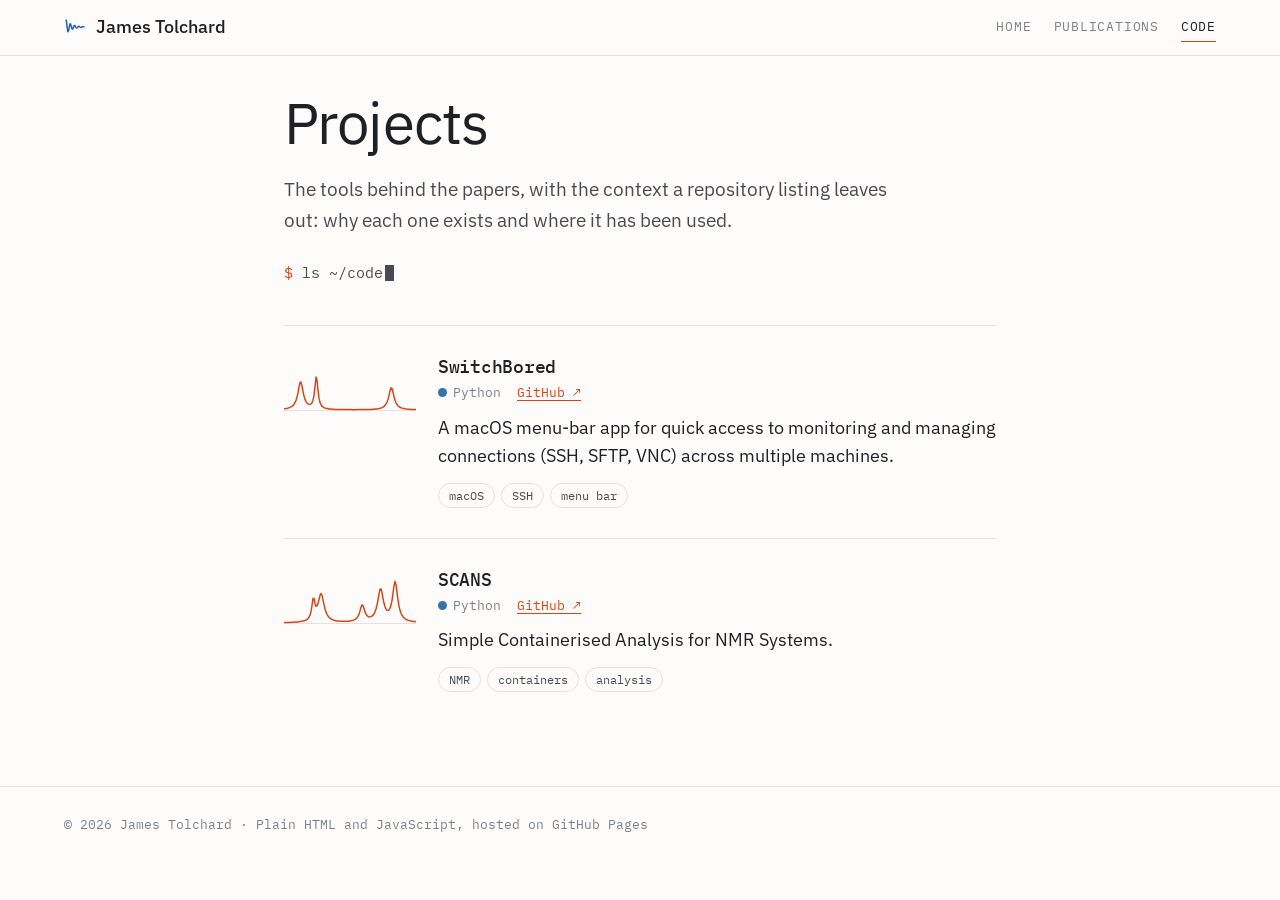
==== code.html @ 75c7b06b "First version of io site" ====
<!doctype html>
<html lang="en">
<head>
  <meta charset="utf-8">
  <meta name="viewport" content="width=device-width, initial-scale=1">
  <title>Code · James Tolchard</title>
  <meta name="description" content="Coding projects by James Tolchard, with the context behind each one.">
  <link rel="icon" href="assets/favicon.svg" type="image/svg+xml">
  <link rel="preconnect" href="https://fonts.googleapis.com">
  <link rel="preconnect" href="https://fonts.gstatic.com" crossorigin>
  <link rel="stylesheet" href="https://fonts.googleapis.com/css2?family=IBM+Plex+Mono:wght@400;500&family=IBM+Plex+Sans:wght@300;400;500&display=swap">
  <link rel="stylesheet" href="css/style.css">
</head>
<body>
  <header class="nav">
    <div class="wrap-wide">
      <a class="brand" href="index.html"><img src="assets/favicon.svg" width="22" height="22" alt=""><span class="brand-name">James Tolchard</span></a>
      <nav class="nav-links" aria-label="Main">
        <a class="nav-home" href="index.html">Home</a>
        <a href="publications.html">Publications</a>
        <a href="code.html" aria-current="page">Code</a>
      </nav>
    </div>
  </header>

  <main class="wrap">
    <section class="page-head">
      <h1>Projects</h1>
      <p class="lede">
        The tools behind the papers, with the context a repository listing leaves out:
        why each one exists and where it has been used.
      </p>
      <p class="terminal" aria-hidden="true"><span class="prompt">$</span> <span id="term-cmd"></span><span class="cursor"></span></p>
    </section>

    <ul id="repo-list" class="repo-list"></ul>
    <noscript><p>This list is built with JavaScript. Please enable it to see the projects.</p></noscript>
  </main>

  <footer class="foot">
    <div class="wrap-wide">© 2026 James Tolchard · Plain HTML and JavaScript, hosted on GitHub Pages</div>
  </footer>

  <script src="data/code.js"></script>
  <script src="js/code.js"></script>
</body>
</html>
---- css/style.css ----
/* ==========================================================================
   Site styles. Colours live in the variables below; change them here and
   every page (and every canvas plot) follows.
   ========================================================================== */

:root {
  --bg: #fdfcfa;
  --surface: #ffffff;
  --ink: #1d2126;
  --ink-soft: #464b53;
  --muted: #7b8089;
  --rule: #e6e2db;
  --grid: #f0eee9;
  --fid: #2563b8;      /* time domain: the FID */
  --spec: #d4461a;     /* frequency domain: the spectrum */
  --accent: #d4461a;   /* links */
  --sans: "IBM Plex Sans", system-ui, -apple-system, "Segoe UI", sans-serif;
  --mono: "IBM Plex Mono", ui-monospace, SFMono-Regular, Menlo, monospace;
  --nav-h: 56px;
  --gutter: 24px;
  color-scheme: light;
}

@media (prefers-color-scheme: dark) {
  :root {
    --bg: #111316;
    --surface: #171a1e;
    --ink: #e9e7e3;
    --ink-soft: #c2c0bc;
    --muted: #8d939b;
    --rule: #2a2f35;
    --grid: #1c2025;
    --fid: #6aa5ff;
    --spec: #ff8857;
    --accent: #ff8857;
    color-scheme: dark;
  }
}

*, *::before, *::after { box-sizing: border-box; }

html { -webkit-text-size-adjust: 100%; }

body {
  margin: 0;
  background: var(--bg);
  color: var(--ink);
  font-family: var(--sans);
  font-size: 18px;
  line-height: 1.6;
  -webkit-font-smoothing: antialiased;
}

img, video, canvas, iframe { display: block; max-width: 100%; }

a { color: var(--accent); text-underline-offset: 3px; text-decoration-thickness: 1px; }
a:hover { text-decoration-thickness: 2px; }

h1, h2, h3 { font-weight: 300; line-height: 1.1; letter-spacing: -0.015em; margin: 0; }

code, .mono { font-family: var(--mono); }

.wrap { max-width: 760px; margin: 0 auto; padding: 0 var(--gutter); }
.wrap-wide { max-width: 1200px; margin: 0 auto; padding: 0 var(--gutter); }

/* ---------- Navigation ---------- */

.nav {
  position: sticky; top: 0; z-index: 20;
  height: var(--nav-h);
  background: var(--bg);
  background: color-mix(in srgb, var(--bg) 88%, transparent);
  backdrop-filter: saturate(1.4) blur(10px);
  -webkit-backdrop-filter: saturate(1.4) blur(10px);
  border-bottom: 1px solid var(--rule);
}
.nav .wrap-wide { height: 100%; display: flex; align-items: center; justify-content: space-between; gap: 16px; }
.brand { display: flex; align-items: center; gap: 10px; color: var(--ink); text-decoration: none; font-weight: 500; white-space: nowrap; }
.brand svg { flex: none; }
.nav-links { display: flex; gap: 22px; font-family: var(--mono); font-size: 13px; letter-spacing: 0.06em; text-transform: uppercase; }
.nav-links a { color: var(--muted); text-decoration: none; padding: 4px 0; border-bottom: 1.5px solid transparent; }
.nav-links a:hover { color: var(--ink); }
.nav-links a[aria-current="page"] { color: var(--ink); border-bottom-color: var(--accent); }

/* ---------- Page headers ---------- */

/* Each page's title matches your name on Home: the same size, the same
   height below the menu bar (--title-size and --title-top, under Home). */
.page-head { padding-top: var(--title-top); padding-bottom: 32px; }
.page-head h1 { font-size: var(--title-size); font-weight: 400; }
.page-head .lede { font-size: 1.2rem; color: var(--ink-soft); max-width: 640px; margin: 20px 0 0; }

/* ---------- Home ---------- */

/* The hero (see js/hero.js). Your name sits at the top and stays there:
   when the page scrolls on it shrinks up into the menu bar. A slim strip of
   signal runs behind the name, centred on it; below come the subtitle, the
   intro and the ways into the site. The first screen holds still for a
   stretch of scrolling while the signal plays, then a little longer on the
   finished spectrum (REST in js/hero.js: the last fifth of the hold).
   --band-h: the strip's height. --hold: how long the first screen holds. */
:root {
  --band-h: clamp(120px, 21vh, 200px);
  --name-gap: clamp(20px, 3.5vh, 36px); /* space between the menu bar and your name */
  --signal-alpha: 0.4; /* 1 = solid signal line, lower = fainter behind your name */
  --hold: 100vh;
  --title-size: clamp(2.2rem, 5.4vw, 3.6rem); /* your name, and the other pages' titles */
  /* your name sits in the upper third of the strip, with just enough room above */
  --title-top: max(var(--name-gap), calc(var(--band-h) * 0.33 - var(--title-size) * 0.55 + 4px));
  --name-h: 150px; /* measured by js/hero.js */
}

.hero-name {
  padding-top: var(--title-top);
  pointer-events: none;
}
.hero-name a { pointer-events: auto; }
.hero-name h1 { font-size: var(--title-size); line-height: 1.1; font-weight: 400; width: fit-content; transform-origin: 0 0; }

/* the strip is pulled up behind your name, so the name sits in its upper third */
/* the strip's last 22px (where the axis used to sit) is trimmed: the axis now sits inside it */
.hero-band { height: calc(var(--band-h) - 22px); margin-top: calc(var(--title-size) * -0.55 - var(--band-h) * 0.33); }
.hero .tagline { font-family: var(--mono); color: var(--muted); font-size: 14px; letter-spacing: 0.04em; margin: 8px 0 0; }
.hero-signal.is-hoverable { pointer-events: auto; cursor: crosshair; }
.hero .tagline span { white-space: nowrap; } /* lines break between items, not inside them */
.hero-signal { display: block; width: 100%; max-width: none; height: 100%; pointer-events: none; }

.hero-stage { display: flex; flex-direction: column; }
.hero-stage > .wrap { width: 100%; }
.hero-intro { padding-top: 12px; }
.hero .hero-intro p + p { margin-top: 0.8em; }
.hero .hero-intro p { margin: 0; text-align: justify; hyphens: auto; -webkit-hyphens: auto; text-wrap: pretty; }
.hero-intro::after { content: ""; display: block; clear: both; }
/* your photo sits in the About text, which wraps around it */
.about-photo {
  float: left;
  width: 104px; height: 104px; margin: 4px 20px 6px 0;
  border-radius: 50%; object-fit: cover;
  box-shadow: 0 0 0 1px var(--rule);
}
.hero-links { margin-top: 20px; }
/* Home panels: Publications (your newest paper) and Code (a strip of
   project cards that scrolls on its own). See js/latest.js. */
.panel { border: 1px solid var(--rule); border-radius: 12px; background: var(--surface); padding: 16px 18px 16px; margin: 0 0 14px; }
.panel-head { display: flex; align-items: baseline; justify-content: space-between; gap: 12px; }
.panel-head h3 { font-size: 1.4rem; margin: 0 0 4px; }
.panel-head h3 a { color: inherit; text-decoration: none; }
.panel-head h3 a:hover { color: var(--accent); }
.panel-all { font-family: var(--mono); font-size: 13px; white-space: nowrap; }
.panel-sub { margin: 0; color: var(--ink-soft); font-size: 15px; }

.latest-paper { margin-top: 14px; padding-top: 12px; border-top: 1px solid var(--rule); }
.latest-paper:empty { display: none; }
.latest-meta { font-family: var(--mono); font-size: 12px; color: var(--muted); margin: 0 0 6px; }
.latest-tag { color: var(--accent); text-transform: uppercase; letter-spacing: 0.08em; }
.latest-paper h4 { font-size: 1.1rem; font-weight: 500; line-height: 1.3; margin: 0; }
.latest-paper h4 a { color: var(--ink); text-decoration: none; }
.latest-paper h4 a:hover { color: var(--accent); }
.panel .latest-text { font-size: 15px; color: var(--ink-soft); margin: 6px 0 0; }
.latest-link { display: inline-block; font-family: var(--mono); font-size: 13px; margin-top: 8px; }

.marquee {
  margin-top: 14px; overflow: hidden;
  -webkit-mask-image: linear-gradient(90deg, transparent, #000 5%, #000 95%, transparent);
          mask-image: linear-gradient(90deg, transparent, #000 5%, #000 95%, transparent);
}
.marquee-track { display: flex; gap: 14px; width: max-content; animation: marquee linear infinite; }
.marquee:hover .marquee-track, .marquee:focus-within .marquee-track { animation-play-state: paused; }
.marquee-set { display: flex; gap: 14px; }
@keyframes marquee { to { transform: translateX(calc(-1 * var(--set-w, 50%))); } }
.project-card {
  width: 290px; flex: none; display: flex; flex-direction: column; gap: 6px;
  border: 1px solid var(--rule); border-radius: 10px; padding: 12px 14px; background: var(--bg);
}
.project-card h4 { font-family: var(--mono); font-size: 1rem; font-weight: 500; margin: 0; }
.project-meta { font-family: var(--mono); font-size: 12px; color: var(--muted); margin: 0; }
.panel .project-text { font-size: 15px; color: var(--ink-soft); margin: 0; }
.project-link { font-family: var(--mono); font-size: 13px; margin-top: auto; padding-top: 2px; }
/* reduced motion: no drifting, just a row you can scroll sideways */
@media (prefers-reduced-motion: reduce) {
  .marquee { overflow-x: auto; -webkit-mask-image: none; mask-image: none; }
}

.tagline-row { display: flex; flex-wrap: wrap; align-items: baseline; justify-content: space-between; gap: 4px 16px; }
.hero-links .elsewhere { margin: 0; padding-bottom: 32px; justify-content: center; }
.scroll-hint { font-family: var(--mono); font-size: 12px; letter-spacing: 0.06em; color: var(--muted); margin: 0; }

/* With JavaScript: the name stays under the menu bar (and rises into it), and
   the rest of the first screen holds still for a while. */
.hero-js .hero-name { position: sticky; top: var(--nav-h); z-index: 25; }
.hero-js .hero-stage { position: sticky; top: calc(var(--nav-h) + var(--name-h)); }
/* the hold: while this spacer scrolls past, the first screen stays put and
   the next section rises to meet it */
.hero-hold { display: none; }
.hero-js .hero-hold { display: block; height: var(--hold); }
/* On Home the name in the menu bar is the hero's own title, once it arrives. */
.page-home .brand-name { visibility: hidden; }


/* Screens too short to show the whole first screen: don't hold it. */
@media (max-height: 640px) {
  .hero-js .hero-stage { position: relative; top: 0; }
  .hero-js .hero-hold, .scroll-hint { display: none; }
}


.prose p { margin: 0 0 1.1em; }
.prose h2 { font-size: 2.2rem; margin: 2.2em 0 0.6em; }

.elsewhere { display: flex; flex-wrap: wrap; gap: 10px 22px; font-family: var(--mono); font-size: 14px; padding: 0; margin: 0 0 56px; list-style: none; }

/* ---------- Publications ---------- */

.pubs { max-width: 1040px; }
/* the subtitle spans the map and panel, so it sits on one line on laptops,
   with the same space below it as above (20px, with the map's own margin) */
.pubs .page-head { padding-bottom: 12px; }
.pubs .page-head .lede { max-width: none; }
.pub-explorer { margin: 4px 0 56px; scroll-margin-top: calc(var(--nav-h) + 16px); }

.pub-detail {
  display: grid; grid-template-columns: minmax(0, 0.9fr) minmax(0, 1.1fr); gap: 24px;
  margin-top: 18px; padding: 18px; border: 1px solid var(--rule); border-radius: 12px; background: var(--surface);
}
.pub-detail-media { margin: 0; position: relative; aspect-ratio: 4 / 3; border-radius: 10px; overflow: hidden; border: 1px solid var(--rule); background: var(--bg); }
.pub-detail-media > * { width: 100%; height: 100%; display: block; object-fit: cover; border: 0; }
.pub-detail-media > canvas[hidden] { display: none; }
.pub-detail-body { display: flex; flex-direction: column; min-width: 0; }
.pub-meta { font-family: var(--mono); font-size: 13px; letter-spacing: 0.04em; color: var(--muted); display: flex; flex-wrap: wrap; gap: 4px 14px; margin: 0 0 10px; }
.pub-year { color: var(--fid); font-weight: 500; }
.pub-theme { color: var(--accent); }
.pub-detail-title { font-size: clamp(1.35rem, 2.2vw, 1.75rem); line-height: 1.2; margin: 0; }
.pub-detail-title a { color: inherit; text-decoration: none; }
.pub-detail-title a:hover { color: var(--accent); }
.pub-sub { color: var(--ink-soft); margin: 10px 0 0; }
.pub-sub:empty { display: none; }
.pub-authors { color: var(--muted); font-size: 15px; margin: 10px 0 0; }
.pub-authors strong { color: var(--ink-soft); font-weight: 500; }
.pub-links { display: flex; flex-wrap: wrap; gap: 6px 18px; font-family: var(--mono); font-size: 14px; margin: 12px 0 0; }
.pub-detail-nav { display: flex; align-items: center; gap: 12px; margin-top: auto; padding-top: 16px; font-family: var(--mono); font-size: 13px; color: var(--muted); }
.step-btn { width: 32px; height: 32px; border-radius: 999px; border: 1px solid var(--rule); background: var(--bg); color: var(--ink-soft); font-family: var(--mono); cursor: pointer; }
.step-btn:hover:not(:disabled) { border-color: var(--accent); color: var(--accent); }
.step-btn:disabled { opacity: 0.35; cursor: default; }

/* the full list, CV style */
.pub-all { border-top: 1px solid var(--rule); padding-top: 32px; margin-bottom: 64px; scroll-margin-top: calc(var(--nav-h) + 16px); }
.pub-all-head { display: flex; align-items: baseline; justify-content: space-between; gap: 12px; }
.pub-all h2 { font-size: 2rem; }
.pub-all-note { font-family: var(--mono); font-size: 13px; color: var(--muted); }
.cv-year { font-family: var(--mono); font-size: 13px; font-weight: 500; letter-spacing: 0.08em; color: var(--fid); margin: 26px 0 6px; }
.cv-list { list-style: none; margin: 0; padding: 0; }
.cv-item { display: grid; grid-template-columns: 2.4em minmax(0, 1fr); gap: 0 12px; padding: 9px 6px; border-top: 1px solid var(--grid); border-radius: 6px; font-size: 15px; line-height: 1.5; color: var(--ink-soft); }
.cv-num { font-family: var(--mono); font-size: 12px; color: var(--muted); text-align: right; padding-top: 3px; }
.cv-item strong { color: var(--ink); font-weight: 600; }
.cv-title { color: var(--ink); text-decoration: none; font-weight: 500; }
.cv-title:hover { color: var(--accent); text-decoration: underline; }
.cv-doi { font-family: var(--mono); font-size: 12.5px; overflow-wrap: anywhere; }
.cv-item.is-current { background: color-mix(in srgb, var(--accent) 7%, transparent); }
.pub-all-more { color: var(--muted); font-size: 15px; margin: 24px 0 0; }

@media (max-width: 760px) {
  .pub-detail { grid-template-columns: minmax(0, 1fr); gap: 16px; padding: 14px; }
}

/* ---------- Publication map (js/pubmap.js) ---------- */

.map-wrap { position: relative; margin: 8px 0 0; }
.map-wrap canvas { width: 100%; height: 270px; display: block; outline-offset: 4px; }
/* theme buttons beside the map (inside it on narrow screens) */
.map-labels { position: absolute; inset: 0; pointer-events: none; }
.map-label {
  position: absolute; transform: translateY(-50%); pointer-events: auto;
  font-family: var(--mono); font-size: 12px; color: var(--ink-soft); white-space: nowrap;
  background: none; border: 1px solid transparent; border-radius: 999px; padding: 2px 8px; cursor: pointer;
}
.map-label:hover { color: var(--accent); border-color: var(--rule); }
.map-label[aria-pressed="true"] { color: var(--bg); background: var(--ink); border-color: var(--ink); }
.map-label.is-all { color: var(--muted); }
.map-label.is-all[aria-pressed="true"] { color: var(--muted); background: none; border-color: var(--rule); }
.map-labels.is-narrow .map-label { transform: none; font-size: 11px; padding: 1px 6px; }
/* the hover card on the map: a label only, so clicks always reach the peaks */
.map-tip {
  position: absolute; z-index: 5; max-width: 340px; pointer-events: none;
  background: var(--surface); border: 1px solid var(--rule); border-radius: 8px;
  box-shadow: 0 8px 24px rgb(0 0 0 / 0.10); padding: 8px 12px;
}
.map-tip-head { font-family: var(--mono); font-size: 12px; color: var(--muted); margin: 0 0 4px; }
.map-tip-title { margin: 0; font-size: 14px; line-height: 1.35; color: var(--ink); }
@media (max-width: 640px) { .map-wrap canvas { height: 280px; } }

/* ---------- Code ---------- */

.terminal { font-family: var(--mono); font-size: 15px; color: var(--ink-soft); margin: 26px 0 0; min-height: 1.6em; }
.terminal .prompt { color: var(--accent); }
.terminal .cursor { display: inline-block; width: 0.6em; height: 1.1em; background: var(--ink-soft); vertical-align: -0.18em; margin-left: 2px; animation: blink 1.1s steps(1) infinite; }
@keyframes blink { 50% { opacity: 0; } }

.repo-list { list-style: none; margin: 8px 0 64px; padding: 0; }
.repo { display: grid; grid-template-columns: 132px minmax(0, 1fr); gap: 22px; padding: 30px 0; border-top: 1px solid var(--rule); }
.repo-glyph { width: 132px; height: 52px; margin-top: 6px; }
.repo-name { font-family: var(--mono); font-size: 1.15rem; font-weight: 500; }
.repo-name a { text-decoration: none; }
.repo-meta { font-family: var(--mono); font-size: 13px; color: var(--muted); display: flex; flex-wrap: wrap; gap: 4px 16px; margin: 6px 0 10px; }
.repo-live:empty { display: none; }
.lang-dot { display: inline-block; width: 9px; height: 9px; border-radius: 50%; margin-right: 6px; vertical-align: 0; }
.repo-summary { margin: 0; }
.repo-context { color: var(--ink-soft); font-size: 16px; margin: 10px 0 0; }
.repo-tags { display: flex; flex-wrap: wrap; gap: 6px; margin: 12px 0 0; padding: 0; list-style: none; }
.repo-tags li { font-family: var(--mono); font-size: 12px; color: var(--ink-soft); border: 1px solid var(--rule); border-radius: 999px; padding: 2px 10px; }

/* ---------- Footer ---------- */

.foot { border-top: 1px solid var(--rule); padding: 28px 0 40px; font-family: var(--mono); font-size: 13px; color: var(--muted); }

/* ---------- Small screens ---------- */


@media (max-width: 640px) {
  :root { --gutter: 16px; }
  body { font-size: 17px; }
  .nav-links { gap: 14px; font-size: 12px; letter-spacing: 0.03em; }
  /* phones: the logo is the way home */
  .nav-home { display: none; }
  .brand .brand-name { display: none; }
  .repo { grid-template-columns: minmax(0, 1fr); gap: 6px; }
  .repo-glyph { width: 110px; height: 40px; }
  .page-head { padding-bottom: 24px; }
  :root { --band-h: clamp(110px, 18vh, 160px); }
  .hero .tagline { font-size: 13px; letter-spacing: 0.02em; }
  .about-photo { width: 76px; height: 76px; margin: 3px 14px 4px 0; }
  /* narrow lines beside the photo justify badly: keep hyphenation, drop justify */
  .hero .hero-intro p { text-align: left; }
  .project-card { width: 240px; }
}

@media (prefers-reduced-motion: reduce) {
  *, *::before, *::after { transition: none !important; animation: none !important; }
}
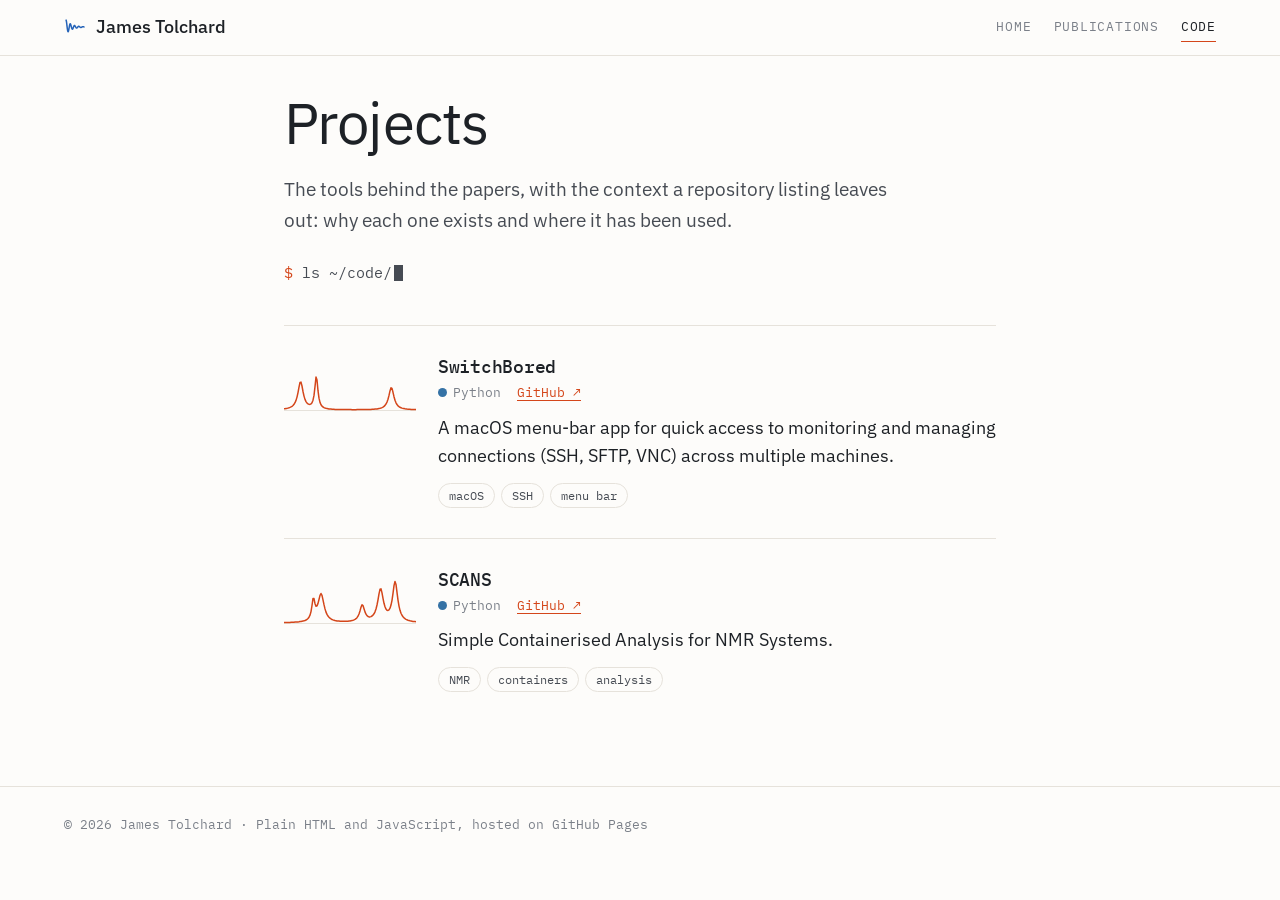
==== commit 9fcf985f: "Improve site analytics, home screen icon, and animation controls" ====
--- a/code.html
+++ b/code.html
@@ -6,10 +6,13 @@
   <title>Code · James Tolchard</title>
   <meta name="description" content="Coding projects by James Tolchard, with the context behind each one.">
   <link rel="icon" href="assets/favicon.svg" type="image/svg+xml">
+  <link rel="apple-touch-icon" sizes="180x180" href="apple-touch-icon.png">
   <link rel="preconnect" href="https://fonts.googleapis.com">
   <link rel="preconnect" href="https://fonts.gstatic.com" crossorigin>
   <link rel="stylesheet" href="https://fonts.googleapis.com/css2?family=IBM+Plex+Mono:wght@400;500&family=IBM+Plex+Sans:wght@300;400;500&display=swap">
   <link rel="stylesheet" href="css/style.css">
+  <script data-goatcounter="https://jtolchard.goatcounter.com/count"
+          async src="//gc.zgo.at/count.js"></script>
 </head>
 <body>
   <header class="nav">
--- a/css/style.css
+++ b/css/style.css
@@ -13,6 +13,8 @@
   --grid: #f0eee9;
   --fid: #2563b8;      /* time domain: the FID */
   --spec: #d4461a;     /* frequency domain: the spectrum */
+  --green: #7cb594;    /* extra colours, for one object that needs its own: e.g. a battery */
+  --red: #b8233f;      /* … or RF pulses */
   --accent: #d4461a;   /* links */
   --sans: "IBM Plex Sans", system-ui, -apple-system, "Segoe UI", sans-serif;
   --mono: "IBM Plex Mono", ui-monospace, SFMono-Regular, Menlo, monospace;
@@ -32,6 +34,8 @@
     --grid: #1c2025;
     --fid: #6aa5ff;
     --spec: #ff8857;
+    --green: #5d9c79;
+    --red: #ff6b7f;
     --accent: #ff8857;
     color-scheme: dark;
   }
@@ -220,9 +224,9 @@
 
 .pub-detail {
   display: grid; grid-template-columns: minmax(0, 0.9fr) minmax(0, 1.1fr); gap: 24px;
-  margin-top: 18px; padding: 18px; border: 1px solid var(--rule); border-radius: 12px; background: var(--surface);
-}
-.pub-detail-media { margin: 0; position: relative; aspect-ratio: 4 / 3; border-radius: 10px; overflow: hidden; border: 1px solid var(--rule); background: var(--bg); }
+  position: relative; margin: 18px 0 0; padding: 18px; border: 1px solid var(--rule); border-radius: 12px; background: var(--surface);
+}
+.pub-detail-media { align-self: start; margin: 0; position: relative; aspect-ratio: 4 / 3; border-radius: 10px; overflow: hidden; border: 1px solid var(--rule); background: var(--bg); }
 .pub-detail-media > * { width: 100%; height: 100%; display: block; object-fit: cover; border: 0; }
 .pub-detail-media > canvas[hidden] { display: none; }
 .pub-detail-body { display: flex; flex-direction: column; min-width: 0; }
@@ -237,10 +241,69 @@
 .pub-authors { color: var(--muted); font-size: 15px; margin: 10px 0 0; }
 .pub-authors strong { color: var(--ink-soft); font-weight: 500; }
 .pub-links { display: flex; flex-wrap: wrap; gap: 6px 18px; font-family: var(--mono); font-size: 14px; margin: 12px 0 0; }
-.pub-detail-nav { display: flex; align-items: center; gap: 12px; margin-top: auto; padding-top: 16px; font-family: var(--mono); font-size: 13px; color: var(--muted); }
+.pub-detail-nav { display: contents; font-family: var(--mono); font-size: 13px; color: var(--muted); }
+.pub-detail-nav > .step-btn { position: absolute; top: var(--pub-arrow-y, 150px); transform: translateY(-50%); }
+.pub-detail-nav > [data-step="-1"] { left: -22px; }
+.pub-detail-nav > [data-step="1"] { right: -22px; }
+.pub-detail-count { grid-column: 1 / -1; grid-row: 2; text-align: center; }
 .step-btn { width: 32px; height: 32px; border-radius: 999px; border: 1px solid var(--rule); background: var(--bg); color: var(--ink-soft); font-family: var(--mono); cursor: pointer; }
+.pub-detail-nav > .step-btn, .fig-dialog-step { display: flex; align-items: center; justify-content: center; width: 44px; height: 44px; font-size: 0; line-height: 1; padding: 0; z-index: 2; }
+.pub-detail-nav > .step-btn, .fig-dialog-step {
+  background: color-mix(in srgb, var(--fid) 12%, var(--surface));
+  border-color: color-mix(in srgb, var(--fid) 30%, var(--rule));
+}
+/* A centred icon avoids the font's asymmetric arrow bearings and baseline. */
+.pub-detail-nav > .step-btn::before, .fig-dialog-step::before {
+  content: ''; width: 24px; height: 24px; background: currentColor;
+  mask: url("data:image/svg+xml,%3Csvg xmlns='http://www.w3.org/2000/svg' viewBox='0 0 24 24'%3E%3Cpath d='M4 12h16m-6-6 6 6-6 6' fill='none' stroke='black' stroke-width='1.8' stroke-linecap='round' stroke-linejoin='round'/%3E%3C/svg%3E") center / contain no-repeat;
+}
+.pub-detail-nav > [data-step="-1"]::before, .fig-dialog-step.is-newer::before { transform: rotate(180deg); }
 .step-btn:hover:not(:disabled) { border-color: var(--accent); color: var(--accent); }
 .step-btn:disabled { opacity: 0.35; cursor: default; }
+
+/* the enlarge button on an animated figure, and the enlarged view (js/publications.js) */
+.pub-detail-media > canvas { cursor: zoom-in; }
+.pub-detail-media > .fig-expand {
+  position: absolute; top: 8px; right: 8px; z-index: 1; width: 32px; height: 32px;
+  display: grid; place-items: center; padding: 0; cursor: pointer;
+  border: 1px solid var(--rule); border-radius: 999px; background: var(--surface); color: var(--ink-soft);
+  opacity: 0; transition: opacity 0.2s;
+}
+.pub-detail-media:hover > .fig-expand, .pub-detail-media > .fig-expand:focus-visible { opacity: 1; }
+.pub-detail-media > .fig-expand:hover { border-color: var(--accent); color: var(--accent); }
+.pub-detail-media > .fig-expand[hidden] { display: none; }
+
+.fig-dialog {
+  width: min(1200px, calc(100% - 2 * max(var(--gutter), 24px))); max-width: none;
+  max-height: calc(100vh - 2 * var(--gutter)); max-height: calc(100dvh - 2 * var(--gutter));
+  padding: 20px; border: 1px solid var(--rule); border-radius: 14px;
+  background: var(--surface); color: var(--ink); overflow: visible;
+}
+.fig-dialog::backdrop { background: color-mix(in srgb, var(--bg) 85%, transparent); }
+.fig-dialog-inner { max-height: calc(100dvh - 2 * var(--gutter) - 44px); overflow-y: auto; margin-inline: 0; display: grid; grid-template-columns: minmax(0, 3fr) minmax(0, 2fr); gap: 24px; align-items: start; }
+.fig-dialog-media {
+  margin: 0; width: 100%; aspect-ratio: 4 / 3; border-radius: 10px; overflow: hidden;
+  border: 1px solid var(--rule); background: var(--bg);
+  max-width: calc((100vh - 2 * var(--gutter) - 86px) * 4 / 3);   /* fits short screens too, with the scrubber */
+}
+.fig-dialog-left { min-width: 0; }
+/* play/pause and the scrubber, styled like the animation preview's */
+.fig-dialog-bar { display: flex; align-items: center; gap: 12px; margin-top: 12px; font-family: var(--mono); font-size: 13px; }
+.fig-dialog-bar[hidden], .fig-dialog-bar > [hidden] { display: none; }
+.fig-dialog-bar button { font: inherit; min-width: 7ch; color: var(--ink); background: var(--surface); border: 1px solid var(--rule); border-radius: 6px; padding: 4px 10px; cursor: pointer; }
+.fig-dialog-bar button:hover { border-color: var(--accent); color: var(--accent); }
+.fig-dialog-bar input[type="range"] { flex: 1; min-width: 0; margin: 0; accent-color: var(--accent); cursor: pointer; }
+.fig-dialog-media canvas { width: 100%; height: 100%; }
+.fig-dialog-body { min-width: 0; }
+.fig-dialog-step { position: absolute; top: var(--fig-arrow-y, 180px); transform: translateY(-50%); z-index: 1; }
+.fig-dialog-step.is-newer { left: -22px; }
+.fig-dialog-step.is-older { right: -22px; }
+.fig-dialog-close { position: absolute; top: 12px; right: 12px; font-size: 18px; line-height: 1; }
+@media (max-width: 980px) {
+  .fig-dialog { padding: 54px 14px 16px; }
+  .fig-dialog-inner { max-height: calc(100dvh - 2 * var(--gutter) - 72px); grid-template-columns: minmax(0, 1fr); gap: 16px; }
+  .fig-dialog-body { padding-right: 0; }
+}
 
 /* the full list, CV style */
 .pub-all { border-top: 1px solid var(--rule); padding-top: 32px; margin-bottom: 64px; scroll-margin-top: calc(var(--nav-h) + 16px); }
@@ -260,6 +323,7 @@
 
 @media (max-width: 760px) {
   .pub-detail { grid-template-columns: minmax(0, 1fr); gap: 16px; padding: 14px; }
+  .pub-detail-count { grid-row: 3; }
 }
 
 /* ---------- Publication map (js/pubmap.js) ---------- */
@@ -317,6 +381,7 @@
 
 @media (max-width: 640px) {
   :root { --gutter: 16px; }
+  .pub-detail { margin-inline: 8px; }
   body { font-size: 17px; }
   .nav-links { gap: 14px; font-size: 12px; letter-spacing: 0.03em; }
   /* phones: the logo is the way home */
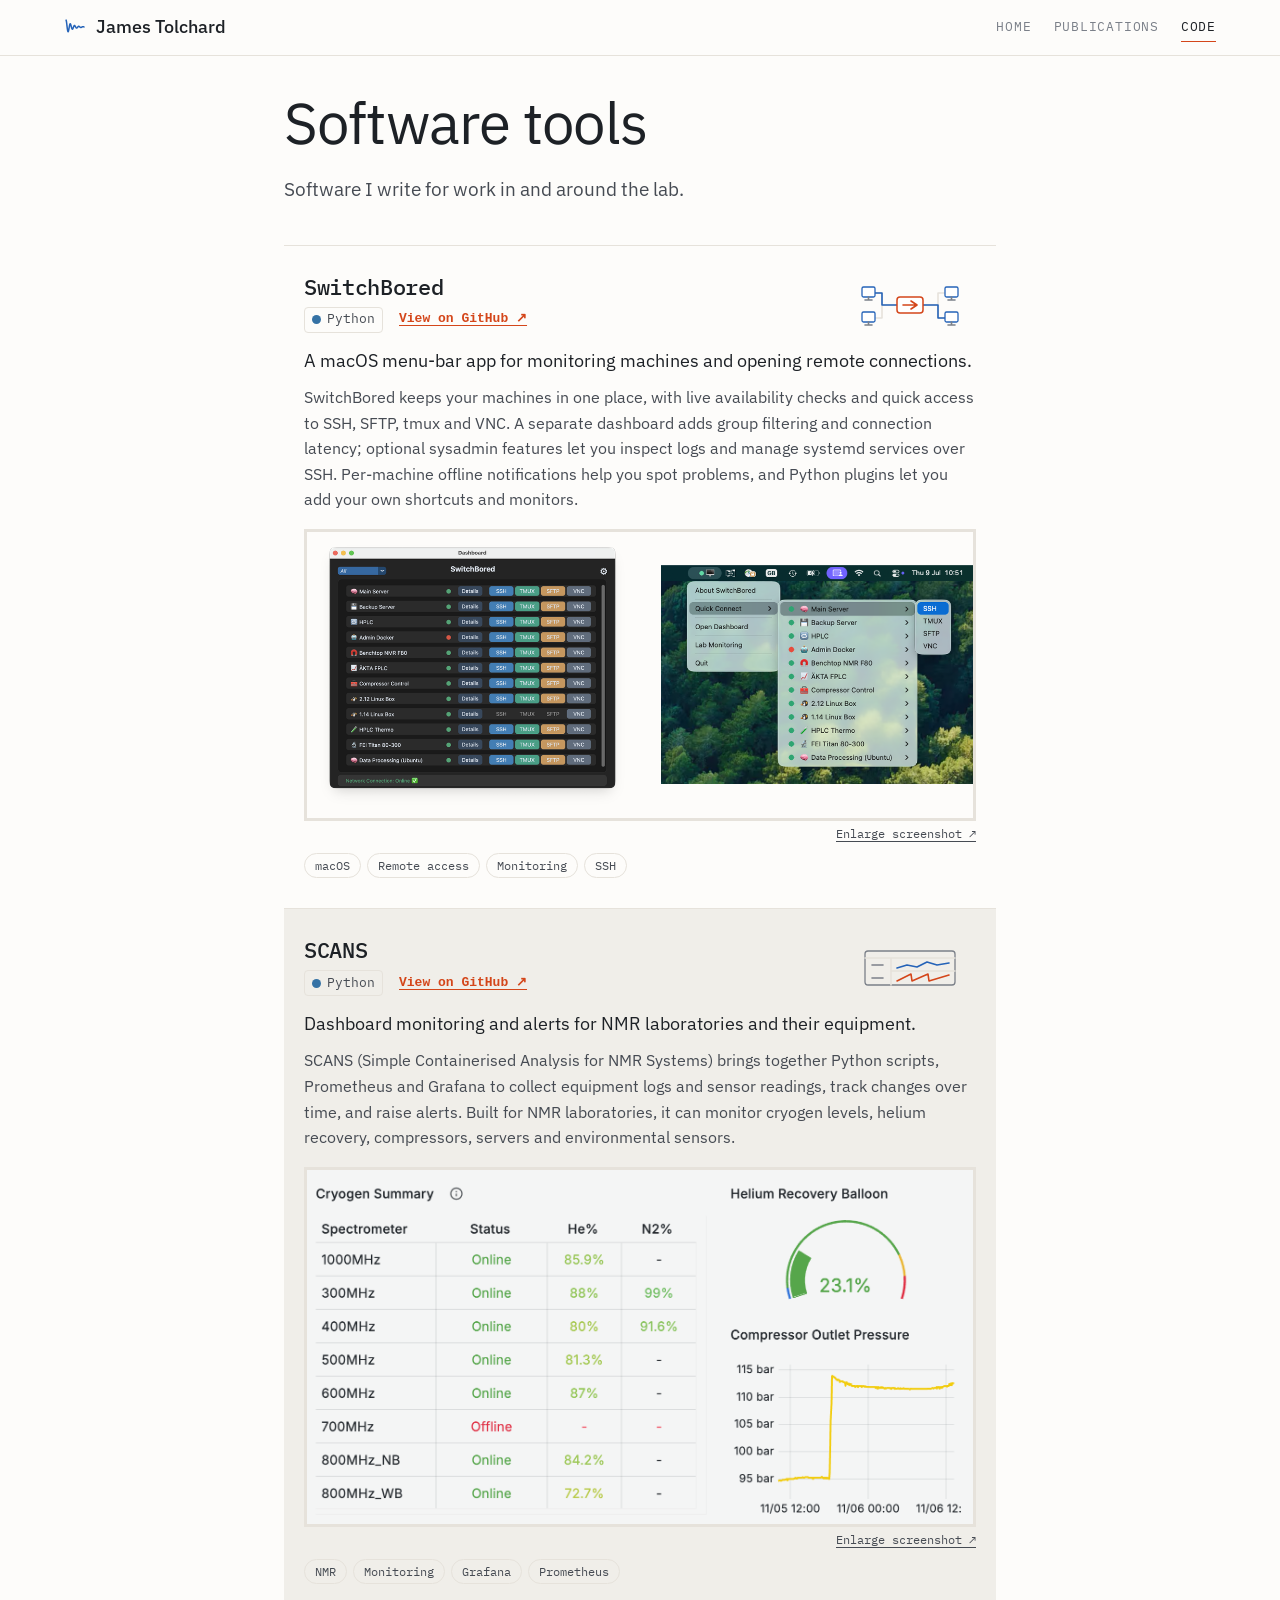
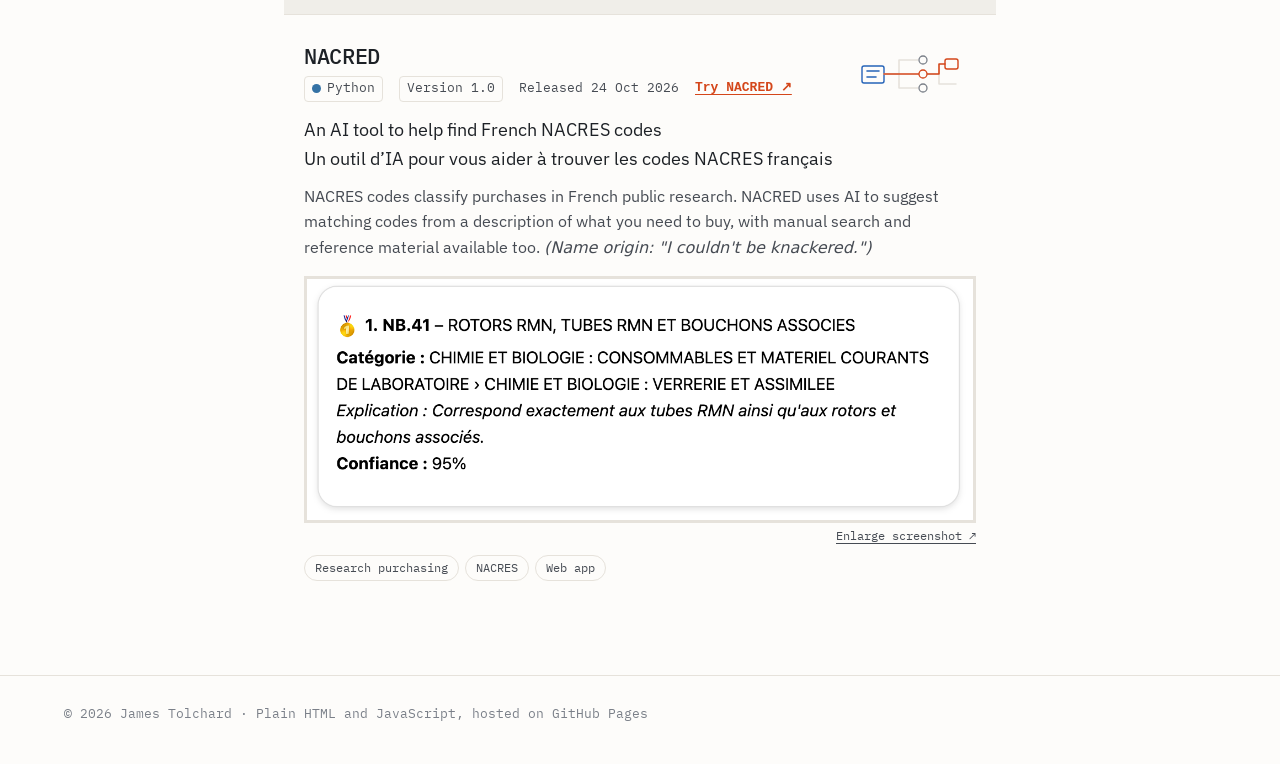
==== commit e55f859f: "Improve software project cards and screenshot previews" ====
--- a/code.html
+++ b/code.html
@@ -3,8 +3,8 @@
 <head>
   <meta charset="utf-8">
   <meta name="viewport" content="width=device-width, initial-scale=1">
-  <title>Code · James Tolchard</title>
-  <meta name="description" content="Coding projects by James Tolchard, with the context behind each one.">
+  <title>Software tools · James Tolchard</title>
+  <meta name="description" content="Software by James Tolchard for NMR analysis, remote connections and research purchasing.">
   <link rel="icon" href="assets/favicon.svg" type="image/svg+xml">
   <link rel="apple-touch-icon" sizes="180x180" href="apple-touch-icon.png">
   <link rel="preconnect" href="https://fonts.googleapis.com">
@@ -28,12 +28,10 @@
 
   <main class="wrap">
     <section class="page-head">
-      <h1>Projects</h1>
+      <h1>Software tools</h1>
       <p class="lede">
-        The tools behind the papers, with the context a repository listing leaves out:
-        why each one exists and where it has been used.
+        Software I write for work in and around the lab.
       </p>
-      <p class="terminal" aria-hidden="true"><span class="prompt">$</span> <span id="term-cmd"></span><span class="cursor"></span></p>
     </section>
 
     <ul id="repo-list" class="repo-list"></ul>
--- a/css/style.css
+++ b/css/style.css
@@ -360,14 +360,20 @@
 @keyframes blink { 50% { opacity: 0; } }
 
 .repo-list { list-style: none; margin: 8px 0 64px; padding: 0; }
-.repo { display: grid; grid-template-columns: 132px minmax(0, 1fr); gap: 22px; padding: 30px 0; border-top: 1px solid var(--rule); }
-.repo-glyph { width: 132px; height: 52px; margin-top: 6px; }
-.repo-name { font-family: var(--mono); font-size: 1.15rem; font-weight: 500; }
+.repo { padding: 30px 20px; border-top: 1px solid var(--rule); }
+.repo:nth-child(even) { background: var(--grid); }
+.repo-heading { display: grid; grid-template-columns: minmax(0, 1fr) clamp(88px, 20%, 132px); grid-template-rows: auto auto; column-gap: 20px; align-items: center; margin-bottom: 12px; }
+.repo-heading .repo-name { grid-column: 1; grid-row: 1; margin: 0; min-width: 0; }
+.repo-heading .repo-meta { grid-column: 1; grid-row: 2; margin: 6px 0 0; }
+.repo-icon { grid-column: 2; grid-row: 1 / 3; width: 100px; max-width: 100%; height: 48px; place-self: center; }
+.repo-image { width: 100%; height: auto; margin: 0; border: 3px solid var(--rule); }
+.repo-name { font-family: var(--mono); font-size: 1.35rem; font-weight: 500; }
 .repo-name a { text-decoration: none; }
-.repo-meta { font-family: var(--mono); font-size: 13px; color: var(--muted); display: flex; flex-wrap: wrap; gap: 4px 16px; margin: 6px 0 10px; }
+.repo-meta { font-family: var(--mono); font-size: 13px; color: var(--ink-soft); display: flex; flex-wrap: wrap; gap: 4px 16px; margin: 6px 0 10px; }
 .repo-live:empty { display: none; }
+.repo-github { font-weight: 700; }
 .lang-dot { display: inline-block; width: 9px; height: 9px; border-radius: 50%; margin-right: 6px; vertical-align: 0; }
-.repo-summary { margin: 0; }
+.repo-summary { margin: 0; font-size: 1.15rem; }
 .repo-context { color: var(--ink-soft); font-size: 16px; margin: 10px 0 0; }
 .repo-tags { display: flex; flex-wrap: wrap; gap: 6px; margin: 12px 0 0; padding: 0; list-style: none; }
 .repo-tags li { font-family: var(--mono); font-size: 12px; color: var(--ink-soft); border: 1px solid var(--rule); border-radius: 999px; padding: 2px 10px; }
@@ -387,8 +393,6 @@
   /* phones: the logo is the way home */
   .nav-home { display: none; }
   .brand .brand-name { display: none; }
-  .repo { grid-template-columns: minmax(0, 1fr); gap: 6px; }
-  .repo-glyph { width: 110px; height: 40px; }
   .page-head { padding-bottom: 24px; }
   :root { --band-h: clamp(110px, 18vh, 160px); }
   .hero .tagline { font-size: 13px; letter-spacing: 0.02em; }
@@ -401,3 +405,17 @@
 @media (prefers-reduced-motion: reduce) {
   *, *::before, *::after { transition: none !important; animation: none !important; }
 }
+
+/* Project actions, screenshots and their accessible enlarged view. */
+.repo-meta { align-items: center; }
+.repo-meta a { display: inline-flex; align-items: center; min-height: 28px; font-weight: 700; }
+.repo-badge { display: inline-flex; align-items: center; min-height: 26px; padding: 0 7px; border: 1px solid var(--rule); border-radius: 4px; }
+.repo-image-button { display: block; width: 100%; margin: 16px 0 0; padding: 0; border: 0; background: transparent; color: var(--ink-soft); text-align: right; cursor: zoom-in; }
+.repo-image-hint { display: inline-block; margin-top: 5px; font: 12px var(--mono); text-decoration: underline; text-underline-offset: 3px; }
+.repo a:focus-visible, .repo button:focus-visible, .repo summary:focus-visible, .repo-preview button:focus-visible { outline: 3px solid var(--fid); outline-offset: 4px; }
+.repo-preview { width: min(1400px, calc(100vw - 32px)); max-width: none; max-height: calc(100dvh - 32px); padding: 16px; border: 1px solid var(--rule); background: var(--bg); color: var(--ink); overflow: auto; }
+.repo-preview::backdrop { background: rgb(0 0 0 / 75%); }
+.repo-preview-head { display: flex; align-items: center; justify-content: space-between; gap: 16px; margin-bottom: 16px; }
+.repo-preview-head h2 { margin: 0; font: 18px var(--mono); }
+.repo-preview-close { min-height: 44px; padding: 8px 14px; background: var(--surface); color: var(--ink); border: 1px solid var(--rule); font: 14px var(--mono); cursor: pointer; }
+.repo-preview-image { width: 100%; height: auto; }
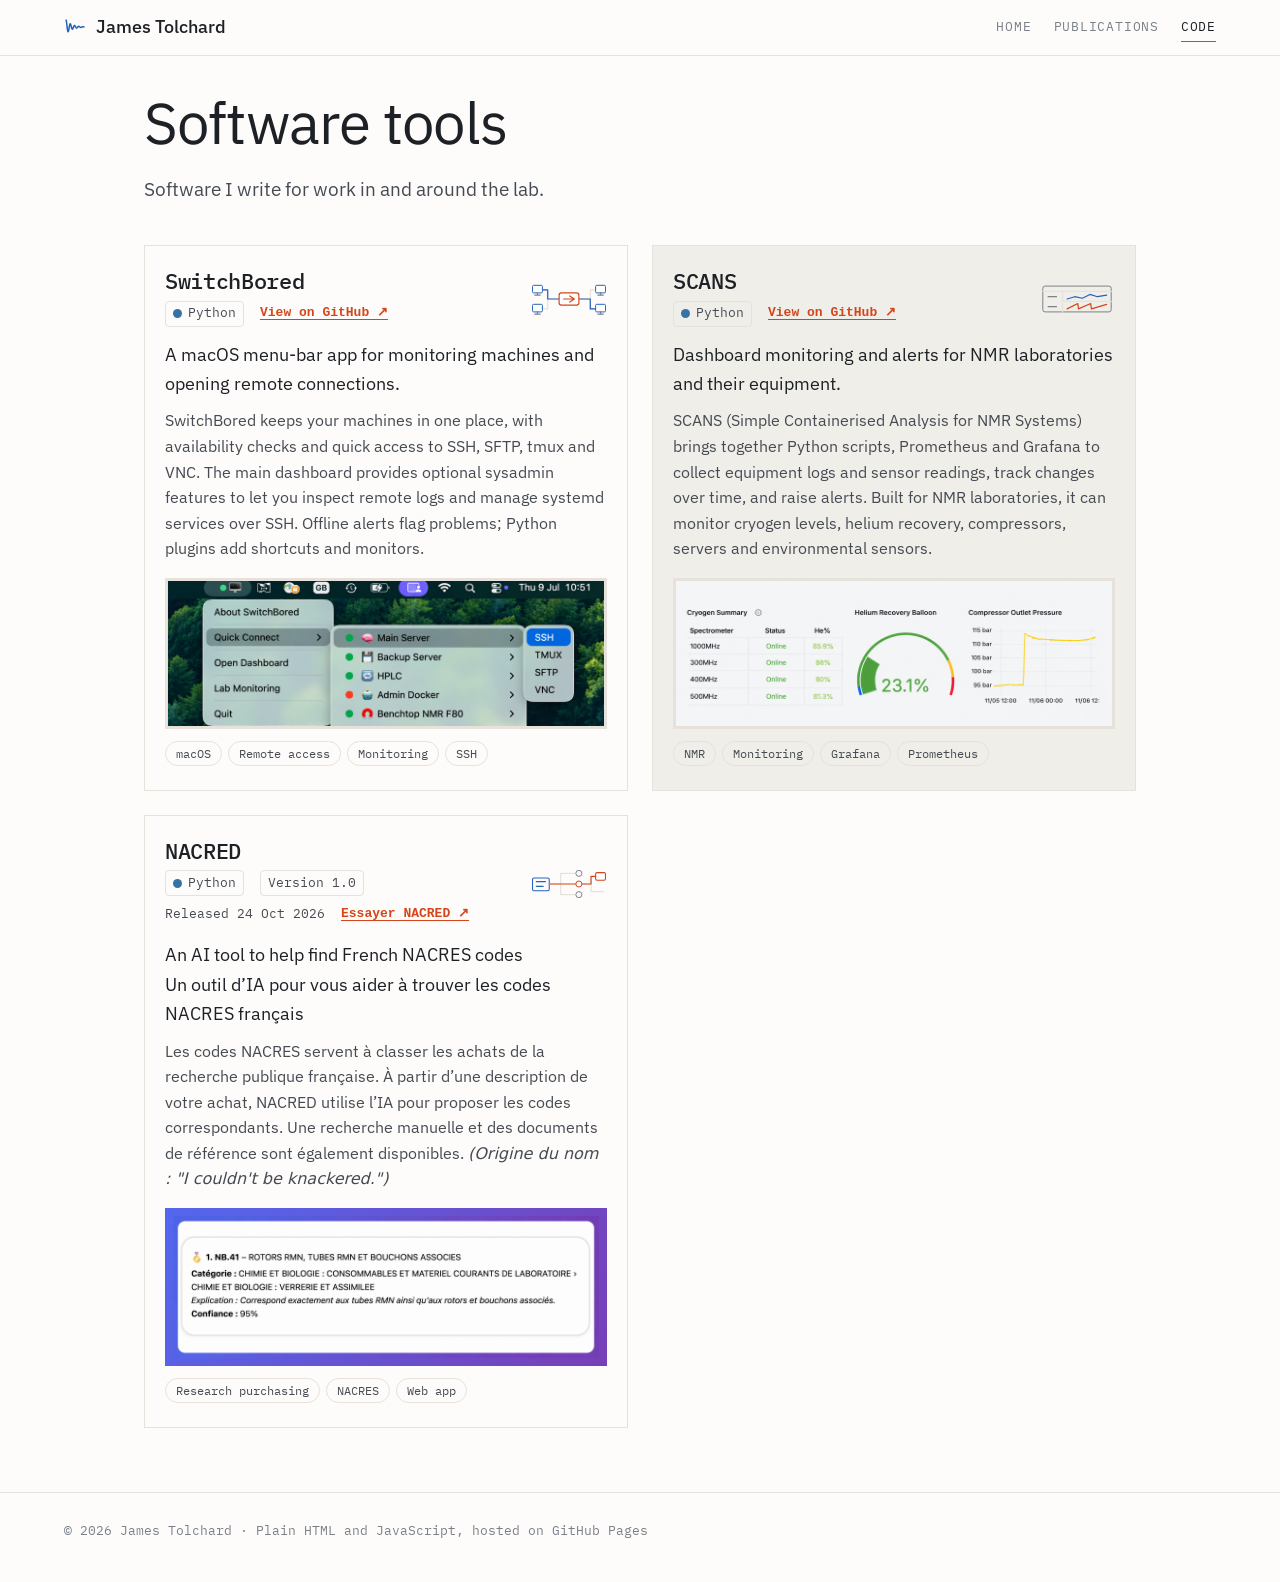
==== commit 6d82890d: "Refine project grid and home carousel with dedicated images" ====
--- a/code.html
+++ b/code.html
@@ -5,6 +5,21 @@
   <meta name="viewport" content="width=device-width, initial-scale=1">
   <title>Software tools · James Tolchard</title>
   <meta name="description" content="Software by James Tolchard for NMR analysis, remote connections and research purchasing.">
+  <meta property="og:type" content="website">
+  <meta property="og:site_name" content="James Tolchard">
+  <meta property="og:title" content="Software tools · James Tolchard">
+  <meta property="og:description" content="Software by James Tolchard for NMR analysis, remote connections and research purchasing.">
+  <meta property="og:url" content="https://jtolchard.github.io/code.html">
+  <meta property="og:image" content="https://jtolchard.github.io/assets/sharing-portrait-square.png">
+  <meta property="og:image:type" content="image/png">
+  <meta property="og:image:width" content="1000">
+  <meta property="og:image:height" content="1000">
+  <meta property="og:image:alt" content="Portrait of James Tolchard above his name, research fields, and an orange NMR spectrum.">
+  <meta name="twitter:card" content="summary_large_image">
+  <meta name="twitter:title" content="Software tools · James Tolchard">
+  <meta name="twitter:description" content="Software by James Tolchard for NMR analysis, remote connections and research purchasing.">
+  <meta name="twitter:image" content="https://jtolchard.github.io/assets/sharing-portrait.png">
+  <meta name="twitter:image:alt" content="Portrait of James Tolchard beside his name, research fields, and an orange NMR spectrum.">
   <link rel="icon" href="assets/favicon.svg" type="image/svg+xml">
   <link rel="apple-touch-icon" sizes="180x180" href="apple-touch-icon.png">
   <link rel="preconnect" href="https://fonts.googleapis.com">
@@ -26,7 +41,7 @@
     </div>
   </header>
 
-  <main class="wrap">
+  <main class="wrap-wide code-page">
     <section class="page-head">
       <h1>Software tools</h1>
       <p class="lede">
--- a/css/style.css
+++ b/css/style.css
@@ -173,11 +173,16 @@
 .marquee-set { display: flex; gap: 14px; }
 @keyframes marquee { to { transform: translateX(calc(-1 * var(--set-w, 50%))); } }
 .project-card {
-  width: 290px; flex: none; display: flex; flex-direction: column; gap: 6px;
+  width: 420px; flex: none; display: grid; grid-template-columns: minmax(0, 1fr); gap: 16px;
   border: 1px solid var(--rule); border-radius: 10px; padding: 12px 14px; background: var(--bg);
 }
+.project-card-with-image { grid-template-columns: minmax(0, 1fr) 190px; }
+.project-card-copy { display: flex; flex-direction: column; gap: 6px; min-width: 0; }
+.project-thumbnail { display: flex; align-items: center; justify-content: center; align-self: center; width: 100%; aspect-ratio: 3 / 2; min-width: 0; background: var(--surface); border: 1px solid var(--rule); border-radius: 5px; overflow: hidden; }
+.project-thumbnail img { width: 100%; height: 100%; object-fit: contain; }
+.project-card a:focus-visible { outline: 3px solid var(--fid); outline-offset: 3px; }
 .project-card h4 { font-family: var(--mono); font-size: 1rem; font-weight: 500; margin: 0; }
-.project-meta { font-family: var(--mono); font-size: 12px; color: var(--muted); margin: 0; }
+.project-meta { font-family: var(--mono); font-size: 12px; color: var(--ink-soft); margin: 0; }
 .panel .project-text { font-size: 15px; color: var(--ink-soft); margin: 0; }
 .project-link { font-family: var(--mono); font-size: 13px; margin-top: auto; padding-top: 2px; }
 /* reduced motion: no drifting, just a row you can scroll sideways */
@@ -216,6 +221,7 @@
 /* ---------- Publications ---------- */
 
 .pubs { max-width: 1040px; }
+.code-page { max-width: 1040px; }
 /* the subtitle spans the map and panel, so it sits on one line on laptops,
    with the same space below it as above (20px, with the map's own margin) */
 .pubs .page-head { padding-bottom: 12px; }
@@ -359,14 +365,15 @@
 .terminal .cursor { display: inline-block; width: 0.6em; height: 1.1em; background: var(--ink-soft); vertical-align: -0.18em; margin-left: 2px; animation: blink 1.1s steps(1) infinite; }
 @keyframes blink { 50% { opacity: 0; } }
 
-.repo-list { list-style: none; margin: 8px 0 64px; padding: 0; }
-.repo { padding: 30px 20px; border-top: 1px solid var(--rule); }
+.repo-list { display: grid; grid-template-columns: repeat(2, minmax(0, 1fr)); gap: 24px; list-style: none; margin: 8px 0 64px; padding: 0; }
+.repo { min-width: 0; padding: 24px 20px; border: 1px solid var(--rule); }
 .repo:nth-child(even) { background: var(--grid); }
-.repo-heading { display: grid; grid-template-columns: minmax(0, 1fr) clamp(88px, 20%, 132px); grid-template-rows: auto auto; column-gap: 20px; align-items: center; margin-bottom: 12px; }
+.repo-heading { display: grid; grid-template-columns: minmax(0, 1fr) 76px; grid-template-rows: auto auto; column-gap: 12px; align-items: center; margin-bottom: 12px; }
 .repo-heading .repo-name { grid-column: 1; grid-row: 1; margin: 0; min-width: 0; }
 .repo-heading .repo-meta { grid-column: 1; grid-row: 2; margin: 6px 0 0; }
-.repo-icon { grid-column: 2; grid-row: 1 / 3; width: 100px; max-width: 100%; height: 48px; place-self: center; }
-.repo-image { width: 100%; height: auto; margin: 0; border: 3px solid var(--rule); }
+.repo-icon { grid-column: 2; grid-row: 1 / 3; width: 76px; max-width: 100%; height: 40px; place-self: center; }
+.repo-image { width: 100%; height: auto; margin: 16px 0 0; border: 3px solid var(--rule); }
+.repo-image-purple { border: 8px solid transparent; background: linear-gradient(120deg, #5368ef, #783fb7) border-box; }
 .repo-name { font-family: var(--mono); font-size: 1.35rem; font-weight: 500; }
 .repo-name a { text-decoration: none; }
 .repo-meta { font-family: var(--mono); font-size: 13px; color: var(--ink-soft); display: flex; flex-wrap: wrap; gap: 4px 16px; margin: 6px 0 10px; }
@@ -377,6 +384,10 @@
 .repo-context { color: var(--ink-soft); font-size: 16px; margin: 10px 0 0; }
 .repo-tags { display: flex; flex-wrap: wrap; gap: 6px; margin: 12px 0 0; padding: 0; list-style: none; }
 .repo-tags li { font-family: var(--mono); font-size: 12px; color: var(--ink-soft); border: 1px solid var(--rule); border-radius: 999px; padding: 2px 10px; }
+
+@media (max-width: 800px) {
+  .repo-list { grid-template-columns: minmax(0, 1fr); gap: 20px; }
+}
 
 /* ---------- Footer ---------- */
 
@@ -399,23 +410,15 @@
   .about-photo { width: 76px; height: 76px; margin: 3px 14px 4px 0; }
   /* narrow lines beside the photo justify badly: keep hyphenation, drop justify */
   .hero .hero-intro p { text-align: left; }
-  .project-card { width: 240px; }
+  .project-card { width: min(360px, calc(100vw - 90px)); grid-template-columns: minmax(0, 1fr); }
 }
 
 @media (prefers-reduced-motion: reduce) {
   *, *::before, *::after { transition: none !important; animation: none !important; }
 }
 
-/* Project actions, screenshots and their accessible enlarged view. */
+/* Project metadata and keyboard focus. */
 .repo-meta { align-items: center; }
 .repo-meta a { display: inline-flex; align-items: center; min-height: 28px; font-weight: 700; }
 .repo-badge { display: inline-flex; align-items: center; min-height: 26px; padding: 0 7px; border: 1px solid var(--rule); border-radius: 4px; }
-.repo-image-button { display: block; width: 100%; margin: 16px 0 0; padding: 0; border: 0; background: transparent; color: var(--ink-soft); text-align: right; cursor: zoom-in; }
-.repo-image-hint { display: inline-block; margin-top: 5px; font: 12px var(--mono); text-decoration: underline; text-underline-offset: 3px; }
-.repo a:focus-visible, .repo button:focus-visible, .repo summary:focus-visible, .repo-preview button:focus-visible { outline: 3px solid var(--fid); outline-offset: 4px; }
-.repo-preview { width: min(1400px, calc(100vw - 32px)); max-width: none; max-height: calc(100dvh - 32px); padding: 16px; border: 1px solid var(--rule); background: var(--bg); color: var(--ink); overflow: auto; }
-.repo-preview::backdrop { background: rgb(0 0 0 / 75%); }
-.repo-preview-head { display: flex; align-items: center; justify-content: space-between; gap: 16px; margin-bottom: 16px; }
-.repo-preview-head h2 { margin: 0; font: 18px var(--mono); }
-.repo-preview-close { min-height: 44px; padding: 8px 14px; background: var(--surface); color: var(--ink); border: 1px solid var(--rule); font: 14px var(--mono); cursor: pointer; }
-.repo-preview-image { width: 100%; height: auto; }
+.repo a:focus-visible, .repo button:focus-visible, .repo summary:focus-visible { outline: 3px solid var(--fid); outline-offset: 4px; }
